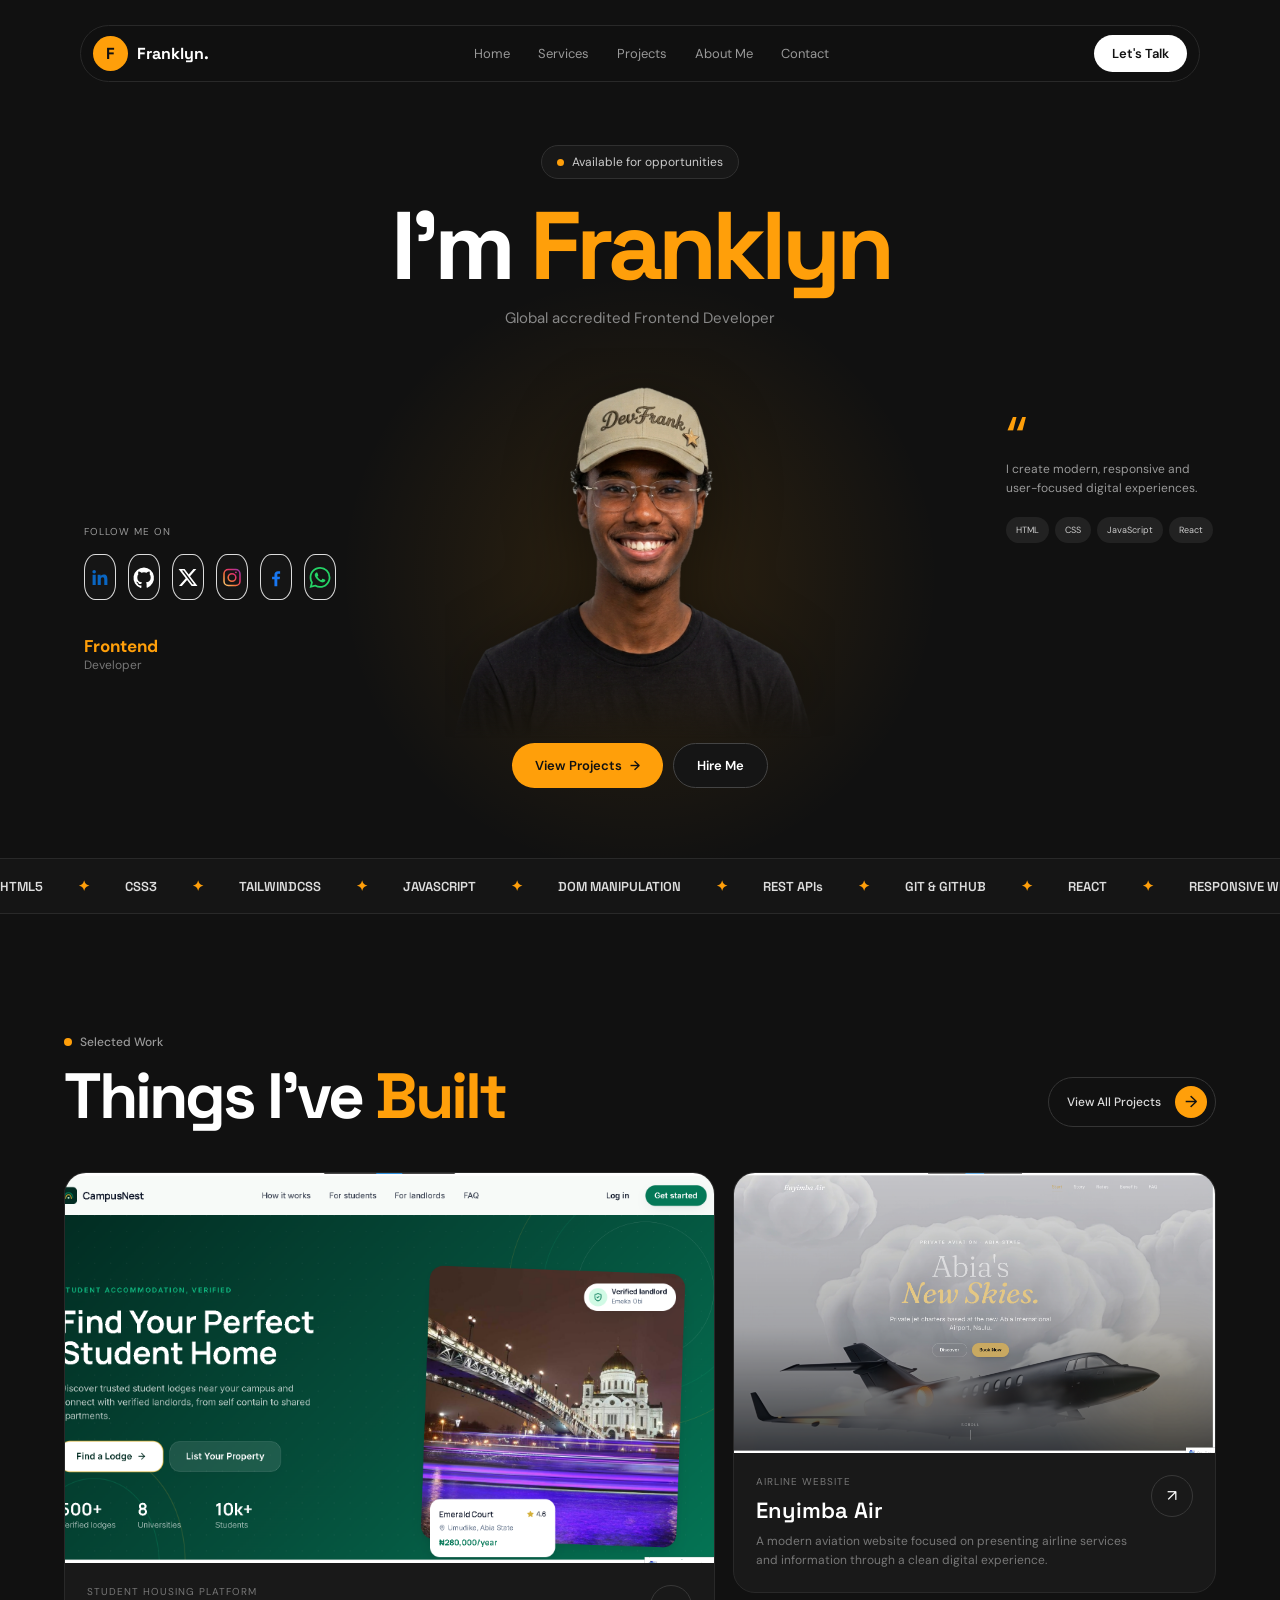
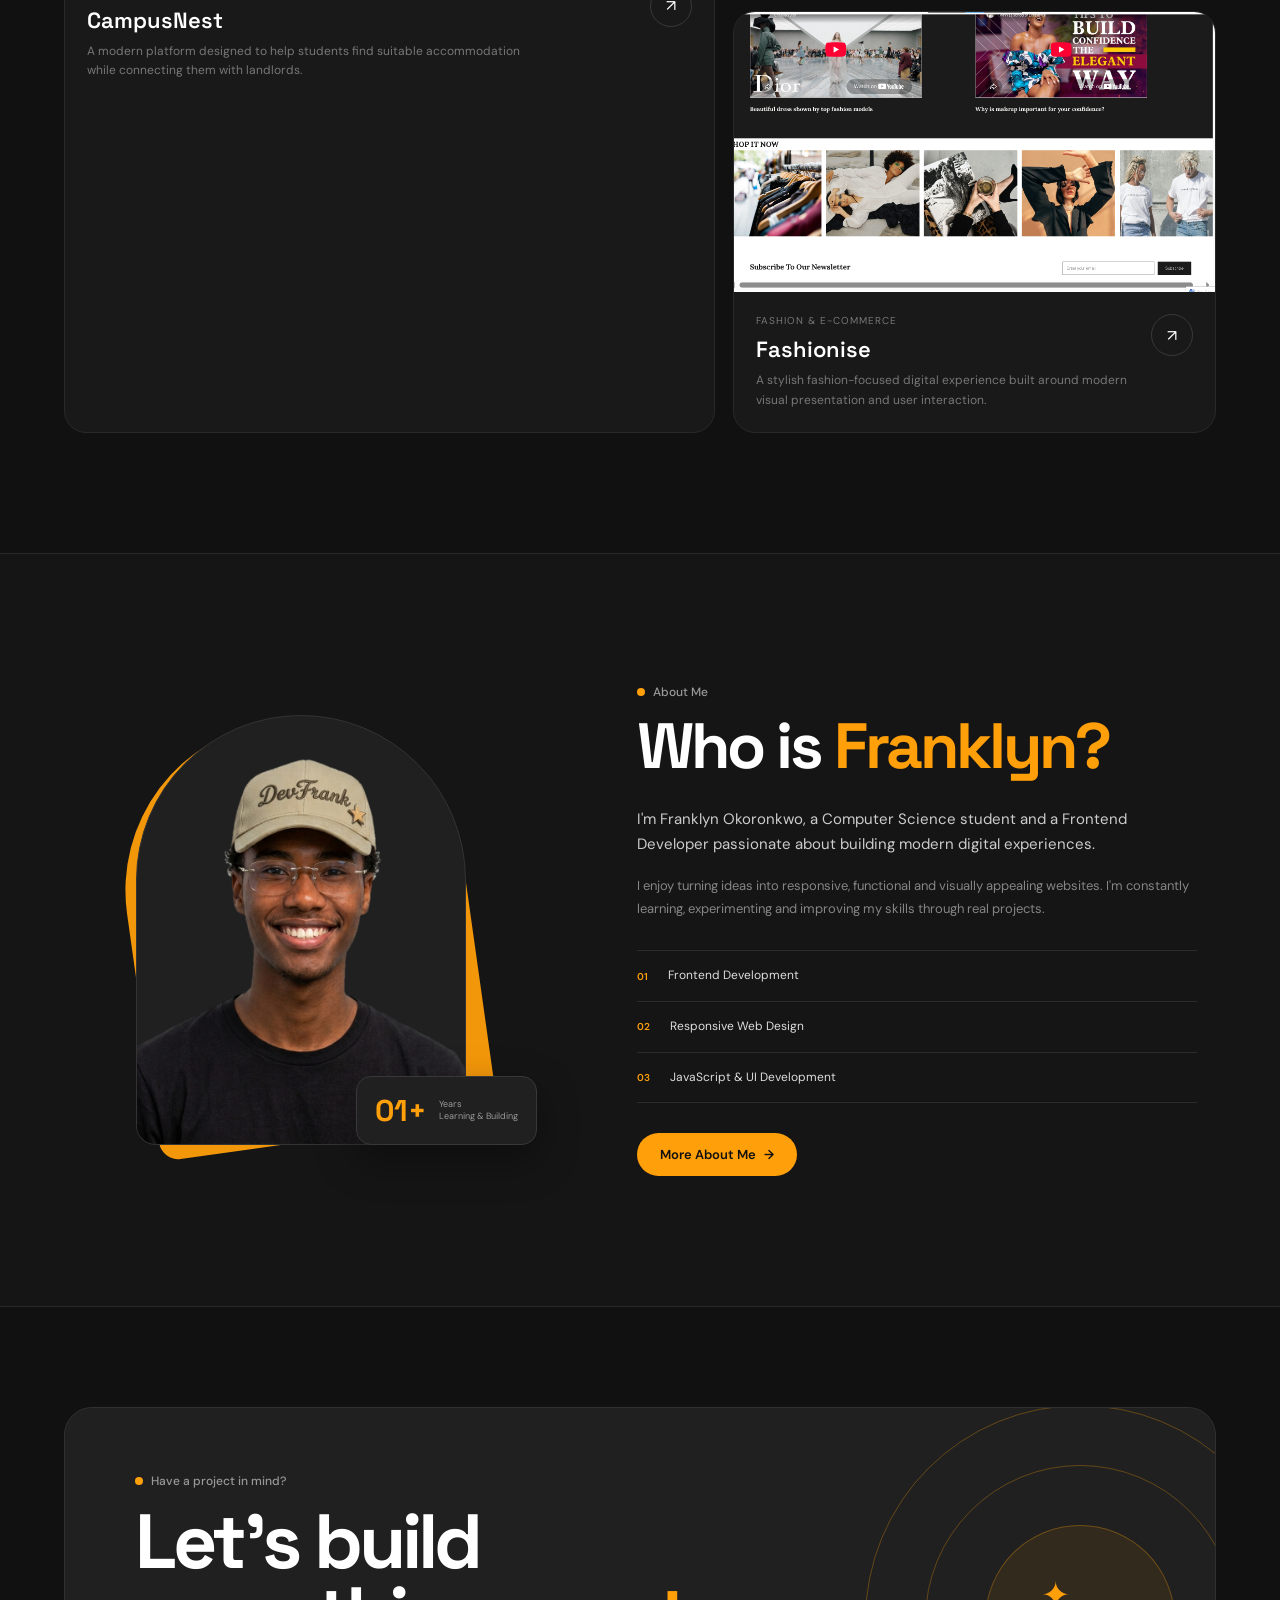
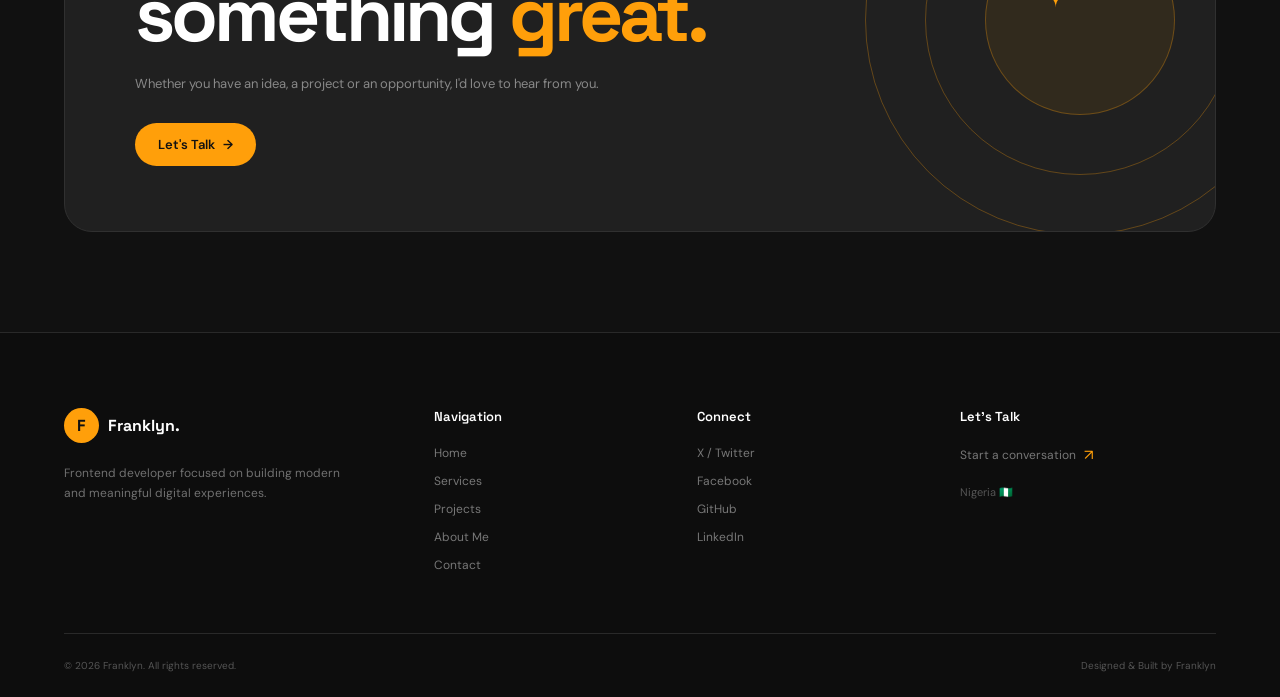
==== index.html @ 8d4e60c6 "feat: add whatsapp social" ====
<!DOCTYPE html>
<html lang="en">

<head>
    <meta charset="UTF-8">
    <meta name="viewport" content="width=device-width, initial-scale=1.0">

    <title>Franklyn — Frontend Developer</title>

    <link rel="preconnect" href="https://fonts.googleapis.com">
    <link rel="preconnect" href="https://fonts.gstatic.com" crossorigin>

    <link
        href="https://fonts.googleapis.com/css2?family=DM+Sans:wght@400;500;600;700&family=Space+Grotesk:wght@400;500;600;700&display=swap"
        rel="stylesheet">

    <link rel="stylesheet" href="CSS/style.css">
</head>

<body>



    <header class="navbar">
        <div class="nav-container">

            <a href="index.html" class="logo">
                <div class="logo-icon">F</div>
                <span>Franklyn.</span>
            </a>

            <nav class="nav-links" id="navLinks">
                <a href="index.html">Home</a>
                <a href="services.html">Services</a>
                <a href="projects.html">Projects</a>
                <a href="about.html">About Me</a>
                <a href="contact.html">Contact</a>
            </nav>

            <a href="contact.html" class="talk-btn">
                Let's Talk
            </a>

            <button type="button" class="menu-toggle" id="menuToggle" aria-label="Toggle navigation" aria-expanded="false">
                <span></span>
                <span></span>
            </button>

        </div>
    </header>


    <!-- ================= HERO ================= -->

    <main>

        <section class="hero" id="home">

            <div class="hero-glow"></div>

            <div class="container">

                <div class="hero-heading">

                    <div class="availability">
                        <span></span>
                        Available for opportunities
                    </div>

                    <h1>
                        I'm <span>Franklyn</span>
                    </h1>

                    <p>
                        Global accredited Frontend Developer
                    </p>

                </div>


                <div class="hero-main">

                    <!-- LEFT SIDE -->

                    <div class="hero-info left-info">

                        <p class="small-title">
                            FOLLOW ME ON
                        </p>

                        <div class="socials">

                            <!-- LinkedIn -->
                            <a href="https://www.linkedin.com/in/franklyn-okoronkwo-59427742b?utm_source=share_via&utm_content=profile&utm_medium=member_android" class="social linkedin" aria-label="LinkedIn">
                                <svg viewBox="0 0 24 24" aria-hidden="true">
                                    <path
                                        d="M20.45 20.45h-3.56v-5.58c0-1.33-.03-3.04-1.85-3.04-1.85 0-2.14 1.45-2.14 2.94v5.68H9.34V8.99h3.42v1.56h.05c.48-.9 1.64-1.85 3.37-1.85 3.61 0 4.27 2.38 4.27 5.48v6.27zM5.32 7.43a2.06 2.06 0 1 1 0-4.12 2.06 2.06 0 0 1 0 4.12zM3.54 20.45H7.1V8.99H3.54v11.46z" />
                                </svg>
                            </a>


                            <!-- GitHub -->
                            <a href="https://github.com/Okoronkwo-Franklyn" class="social github" aria-label="GitHub">
                                <svg viewBox="0 0 24 24" aria-hidden="true">
                                    <path
                                        d="M12 .5a12 12 0 0 0-3.79 23.39c.6.11.82-.26.82-.58v-2.25c-3.34.73-4.04-1.61-4.04-1.61-.55-1.39-1.34-1.76-1.34-1.76-1.09-.75.08-.74.08-.74 1.2.09 1.83 1.23 1.83 1.23 1.07 1.83 2.81 1.3 3.5.99.11-.77.42-1.3.76-1.6-2.67-.3-5.47-1.34-5.47-5.93 0-1.31.47-2.38 1.23-3.22-.12-.3-.53-1.52.12-3.18 0 0 1-.32 3.3 1.23a11.5 11.5 0 0 1 6 0c2.3-1.55 3.3-1.23 3.3-1.23.65 1.66.24 2.88.12 3.18.76.84 1.23 1.91 1.23 3.22 0 4.6-2.8 5.62-5.48 5.92.43.37.81 1.1.81 2.22v3.29c0 .32.22.69.83.57A12 12 0 0 0 12 .5z" />
                                </svg>
                            </a>


                            <!-- X -->
                            <a href="https://x.com/FranklynOkoron2" class="social x-social" aria-label="X">
                                <svg viewBox="0 0 24 24" aria-hidden="true">
                                    <path
                                        d="M18.244 2.25h3.308l-7.227 8.26 8.502 11.24H16.17l-5.214-6.817-5.964 6.817H1.68l7.73-8.835L1.254 2.25H8.08l4.713 6.231 5.45-6.231zm-1.161 17.52h1.833L7.084 4.126H5.117L17.083 19.77z" />
                                </svg>
                            </a>


                            <!-- Instagram -->
                            <a href="https://www.instagram.com/devfranklynng?igsh=d3I5OTd1eG1vcTlo" class="social instagram" aria-label="Instagram">
                                <svg viewBox="0 0 24 24" aria-hidden="true">
                                    <defs>
                                        <linearGradient id="instagramGradient" x1="0%" y1="100%" x2="100%" y2="0%">
                                            <stop offset="0%" stop-color="#FFDC80" />
                                            <stop offset="35%" stop-color="#F77737" />
                                            <stop offset="65%" stop-color="#E1306C" />
                                            <stop offset="100%" stop-color="#833AB4" />
                                        </linearGradient>
                                    </defs>

                                    <path fill="url(#instagramGradient)"
                                        d="M7.75 2h8.5A5.75 5.75 0 0 1 22 7.75v8.5A5.75 5.75 0 0 1 16.25 22h-8.5A5.75 5.75 0 0 1 2 16.25v-8.5A5.75 5.75 0 0 1 7.75 2zm0 1.75a4 4 0 0 0-4 4v8.5a4 4 0 0 0 4 4h8.5a4 4 0 0 0 4-4v-8.5a4 4 0 0 0-4-4h-8.5zm8.75 1.31a1.07 1.07 0 1 1 0 2.14 1.07 1.07 0 0 1 0-2.14zM12 6.75A5.25 5.25 0 1 1 6.75 12 5.25 5.25 0 0 1 12 6.75zm0 1.75A3.5 3.5 0 1 0 15.5 12 3.5 3.5 0 0 0 12 8.5z" />
                                </svg>
                            </a>


                            <!-- Facebook -->
                            <a href="https://www.facebook.com/devfrankio" class="social facebook" aria-label="Facebook">
                                <svg viewBox="0 0 24 24" aria-hidden="true">
                                    <path
                                        d="M13.5 22v-8h2.7l.4-3h-3.1V9.1c0-.87.24-1.46 1.5-1.46h1.7V4.96c-.29-.04-1.28-.13-2.43-.13-2.4 0-4.05 1.47-4.05 4.18V11H7.5v3h2.72v8h3.28z" />
                                </svg>
                            </a>

                            <!-- Whatsapp -->
                             <a href="https://wa.me/2347053862901?text=Hi%20Franklyn" target="_blank" class="social whatsapp" aria-label="Whatsapp">
                                <svg role="img" viewBox="0 0 24 24" xmlns="http://www.w3.org/2000/svg"><title>WhatsApp</title><path d="M17.472 14.382c-.297-.149-1.758-.867-2.03-.967-.273-.099-.471-.148-.67.15-.197.297-.767.966-.94 1.164-.173.199-.347.223-.644.075-.297-.15-1.255-.463-2.39-1.475-.883-.788-1.48-1.761-1.653-2.059-.173-.297-.018-.458.13-.606.134-.133.298-.347.446-.52.149-.174.198-.298.298-.497.099-.198.05-.371-.025-.52-.075-.149-.669-1.612-.916-2.207-.242-.579-.487-.5-.669-.51-.173-.008-.371-.01-.57-.01-.198 0-.52.074-.792.372-.272.297-1.04 1.016-1.04 2.479 0 1.462 1.065 2.875 1.213 3.074.149.198 2.096 3.2 5.077 4.487.709.306 1.262.489 1.694.625.712.227 1.36.195 1.871.118.571-.085 1.758-.719 2.006-1.413.248-.694.248-1.289.173-1.413-.074-.124-.272-.198-.57-.347m-5.421 7.403h-.004a9.87 9.87 0 01-5.031-1.378l-.361-.214-3.741.982.998-3.648-.235-.374a9.86 9.86 0 01-1.51-5.26c.001-5.45 4.436-9.884 9.888-9.884 2.64 0 5.122 1.03 6.988 2.898a9.825 9.825 0 012.893 6.994c-.003 5.45-4.437 9.884-9.885 9.884m8.413-18.297A11.815 11.815 0 0012.05 0C5.495 0 .16 5.335.157 11.892c0 2.096.547 4.142 1.588 5.945L.057 24l6.305-1.654a11.882 11.882 0 005.683 1.448h.005c6.554 0 11.89-5.335 11.893-11.893a11.821 11.821 0 00-3.48-8.413Z"/></svg>
                             </a>

                        </div>

                        <div class="hero-stat">
                            <strong>Frontend</strong>
                            <span>Developer</span>
                        </div>

                    </div>


                    <!-- PROFILE IMAGE -->

                    <div class="profile-wrapper">
                        <img src="Assets/Hero-image.png" alt="Franklyn" class="profile-image">
                    </div>


                    <!-- RIGHT SIDE -->

                    <div class="hero-info right-info">

                        <div class="quote">
                            “
                        </div>

                        <p>
                            I create modern, responsive and
                            user-focused digital experiences.
                        </p>

                        <div class="skill-tags">

                            <span>HTML</span>
                            <span>CSS</span>
                            <span>JavaScript</span>
                            <span>React</span>

                        </div>

                    </div>

                </div>


                <!-- HERO BUTTONS -->

                <div class="hero-buttons">

                    <a href="projects.html" class="primary-btn">
                        View Projects
                        <span>→</span>
                    </a>

                    <a href="contact.html" class="secondary-btn">
                        Hire Me
                    </a>

                </div>

            </div>

        </section>


        <!-- ================= SKILLS STRIP ================= -->

        <section class="skills-strip">

            <div class="skills-track">

                <span>HTML5</span>
                <b>✦</b>

                <span>CSS3</span>
                <b>✦</b>

                <span>TAILWINDCSS</span>
                <b>✦</b>

                <span>JAVASCRIPT</span>
                <b>✦</b>

                <span>DOM MANIPULATION</span>
                <b>✦</b>

                <span>REST APIs</span>
                <b>✦</b>

                <span>GIT & GITHUB</span>
                <b>✦</b>

                <span>REACT</span>
                <b>✦</b>

                <span>RESPONSIVE WEB DESIGN</span>
                <b>✦</b>

                <span>UI DEVELOPMENT</span>
                <b>✦</b>

                <span>HTML5</span>
                <b>✦</b>

                <span>CSS3</span>
                <b>✦</b>

                <span>TAILWINDCSS</span>
                <b>✦</b>

                <span>JAVASCRIPT</span>
                <b>✦</b>

                <span>DOM MANIPULATION</span>
                <b>✦</b>

                <span>REST APIs</span>
                <b>✦</b>

                <span>GIT & GITHUB</span>
                <b>✦</b>

                <span>REACT</span>
                <b>✦</b>

                <span>RESPONSIVE WEB DESIGN</span>
                <b>✦</b>

                <span>UI DEVELOPMENT</span>
                <b>✦</b>

            </div>

        </section>

        <!-- ================= FEATURED PROJECTS ================= -->

        <section class="featured-projects" id="featured-projects">

            <div class="container">

                <div class="section-heading">

                    <div>

                        <div class="section-label">
                            <span></span>
                            Selected Work
                        </div>

                        <h2>
                            Things I've
                            <span>Built</span>
                        </h2>

                    </div>

                    <a href="projects.html" class="outline-btn">
                        View All Projects
                        <span>→</span>
                    </a>

                </div>


                <div class="project-grid">


                    <!-- PROJECT 01 — CAMPUSNEST -->

                    <article class="project-card project-large">

                        <div class="project-image">

                            <img src="Assets/CampusNest.png" alt="CampusNest student housing platform">

                            <div class="project-overlay">

                                <a href="projects.html">
                                    View Project ↗
                                </a>

                            </div>

                        </div>


                        <div class="project-info">

                            <div>

                                <span class="project-category">
                                    Student Housing Platform
                                </span>

                                <h3>
                                    CampusNest
                                </h3>

                                <p>
                                    A modern platform designed to help students
                                    find suitable accommodation while connecting
                                    them with landlords.
                                </p>

                            </div>


                            <a href="projects.html" class="project-arrow" aria-label="View CampusNest project">
                                ↗
                            </a>

                        </div>

                    </article>



                    <!-- PROJECT 02 — EYIMBA AIR -->

                    <article class="project-card">

                        <div class="project-image">

                            <img src="Assets/EnyimbaAir.png" alt="Eyimba Air website">

                            <div class="project-overlay">

                                <a href="projects.html">
                                    View Project ↗
                                </a>

                            </div>

                        </div>


                        <div class="project-info">

                            <div>

                                <span class="project-category">
                                    Airline Website
                                </span>

                                <h3>
                                    Enyimba Air
                                </h3>

                                <p>
                                    A modern aviation website focused on
                                    presenting airline services and information
                                    through a clean digital experience.
                                </p>

                            </div>


                            <a href="projects.html" class="project-arrow" aria-label="View Eyimba Air project">
                                ↗
                            </a>

                        </div>

                    </article>



                    <!-- PROJECT 03 — FASHIONIS -->

                    <article class="project-card">

                        <div class="project-image">

                            <img src="Assets/Fashionise.png" alt="Fashionis fashion website">

                            <div class="project-overlay">

                                <a href="projects.html">
                                    View Project ↗
                                </a>

                            </div>

                        </div>


                        <div class="project-info">

                            <div>

                                <span class="project-category">
                                    Fashion & E-Commerce
                                </span>

                                <h3>
                                    Fashionise
                                </h3>

                                <p>
                                    A stylish fashion-focused digital experience
                                    built around modern visual presentation
                                    and user interaction.
                                </p>

                            </div>


                            <a href="projects.html" class="project-arrow" aria-label="View Fashionis project">
                                ↗
                            </a>

                        </div>

                    </article>


                </div>

            </div>

        </section>

        <!-- ================= ABOUT PREVIEW ================= -->

        <section class="about-preview">

            <div class="container">

                <div class="about-preview-grid">

                    <!-- IMAGE SIDE -->

                    <div class="about-visual">

                        <div class="about-orange-shape"></div>

                        <div class="about-image-frame">

                            <img src="Assets/Hero-image.png" alt="Franklyn Okoronkwo">

                        </div>

                        <div class="about-experience">
                            <strong>01+</strong>
                            <span>Years<br>Learning & Building</span>
                        </div>

                    </div>


                    <!-- CONTENT SIDE -->

                    <div class="about-preview-content">

                        <div class="section-label">
                            <span></span>
                            About Me
                        </div>

                        <h2>
                            Who is
                            <span>Franklyn?</span>
                        </h2>

                        <p class="about-intro">
                            I'm Franklyn Okoronkwo, a Computer Science
                            student and a Frontend Developer
                            passionate about building modern digital
                            experiences.
                        </p>

                        <p>
                            I enjoy turning ideas into responsive,
                            functional and visually appealing websites.
                            I'm constantly learning, experimenting and
                            improving my skills through real projects.
                        </p>


                        <!-- MINI SKILLS -->

                        <div class="about-skills">

                            <div class="about-skill">
                                <span>01</span>
                                <p>Frontend Development</p>
                            </div>

                            <div class="about-skill">
                                <span>02</span>
                                <p>Responsive Web Design</p>
                            </div>

                            <div class="about-skill">
                                <span>03</span>
                                <p>JavaScript & UI Development</p>
                            </div>

                        </div>


                        <a href="about.html" class="primary-btn">
                            More About Me
                            <span>→</span>
                        </a>

                    </div>

                </div>

            </div>

        </section>


        <!-- ================= CTA ================= -->

        <section class="home-cta">

            <div class="container">

                <div class="cta-box">

                    <div class="cta-content">

                        <div class="section-label">
                            <span></span>
                            Have a project in mind?
                        </div>

                        <h2>
                            Let's build something
                            <span>great.</span>
                        </h2>

                        <p>
                            Whether you have an idea, a project or an
                            opportunity, I'd love to hear from you.
                        </p>

                        <a href="contact.html" class="primary-btn">
                            Let's Talk
                            <span>→</span>
                        </a>

                    </div>


                    <div class="cta-decoration">

                        <div class="cta-circle circle-one"></div>
                        <div class="cta-circle circle-two"></div>
                        <div class="cta-circle circle-three"></div>

                        <span>✦</span>

                    </div>

                </div>

            </div>

        </section>

    </main>

    <!-- ================= FOOTER ================= -->

    <footer class="footer">

        <div class="container">

            <div class="footer-main">

                <!-- BRAND -->

                <div class="footer-brand">

                    <a href="index.html" class="logo">

                        <div class="logo-icon">
                            F
                        </div>

                        <span>
                            Franklyn.
                        </span>

                    </a>

                    <p>
                        Frontend developer focused on building
                        modern and meaningful digital experiences.
                    </p>

                </div>


                <!-- NAVIGATION -->

                <div class="footer-column">

                    <h4>
                        Navigation
                    </h4>

                    <a href="index.html">
                        Home
                    </a>

                    <a href="services.html">
                        Services
                    </a>

                    <a href="projects.html">
                        Projects
                    </a>

                    <a href="about.html">
                        About Me
                    </a>

                    <a href="contact.html">
                        Contact
                    </a>

                </div>


                <!-- SOCIALS -->

                <div class="footer-column">

                    <h4>
                        Connect
                    </h4>

                    <a href="https://x.com/FranklynOkoron2" target="_blank" rel="noopener noreferrer">
                        X / Twitter
                    </a>

                    <a href="https://www.facebook.com/devfrankio" target="_blank" rel="noopener noreferrer">
                        Facebook
                    </a>

                    <a href="#">
                        GitHub
                    </a>

                    <a href="#">
                        LinkedIn
                    </a>

                </div>


                <!-- CONTACT -->

                <div class="footer-column">

                    <h4>
                        Let's Talk
                    </h4>

                    <a href="contact.html" class="footer-contact">
                        Start a conversation
                        <span>↗</span>
                    </a>

                    <p class="footer-location">
                        Nigeria 🇳🇬
                    </p>

                </div>

            </div>


            <!-- FOOTER BOTTOM -->

            <div class="footer-bottom">

                <p>
                    © 2026 Franklyn. All rights reserved.
                </p>

                <p>
                    Designed & Built by Franklyn
                </p>

            </div>

        </div>

    </footer>


    <script src="JS/script.js"></script>

</body>

</html>
---- CSS/style.css ----
/* =========================
   RESET
========================= */

* {
  margin: 0;
  padding: 0;
  box-sizing: border-box;
}

html {
  scroll-behavior: smooth;
}

body {
  background: #111111;
  color: #ffffff;
  font-family: 'DM Sans', sans-serif;
  overflow-x: hidden;
}

a {
  text-decoration: none;
  color: inherit;
}

img {
  display: block;
  max-width: 100%;
}

button,
a {
  font-family: inherit;
}

/* =========================
   VARIABLES
========================= */

:root {
  --black: #111111;
  --dark: #171717;
  --card: #202020;
  --orange: #ff9f0a;
  --orange-light: #ffad21;
  --white: #ffffff;
  --grey: #999999;
  --border: #2b2b2b;
}

/* =========================
   CONTAINER
========================= */

.container {
  width: min(1180px, 90%);
  margin: 0 auto;
}

/* =========================
   NAVBAR
========================= */

.navbar {
  position: fixed;
  top: 0;
  left: 0;

  width: 100%;
  padding: 25px 0;

  z-index: 1000;

  transition: padding 0.35s ease;
}

.nav-container {
  width: min(1120px, 90%);
  margin: auto;

  display: flex;
  align-items: center;
  justify-content: space-between;

  padding: 9px 12px;

  border: 1px solid #292929;
  border-radius: 50px;

  background: rgba(17, 17, 17, 0.85);

  backdrop-filter: blur(15px);
  -webkit-backdrop-filter: blur(15px);

  box-shadow: 0 10px 30px rgba(0, 0, 0, 0);

  transition: background 0.35s ease, border-color 0.35s ease,
    box-shadow 0.35s ease, padding 0.35s ease;
}

/* PREMIUM SCROLLED STATE */

.navbar.scrolled {
  padding: 14px 0;
}

.navbar.scrolled .nav-container {
  background: rgba(17, 17, 17, 0.72);
  border-color: rgba(255, 159, 10, 0.18);
  box-shadow: 0 10px 30px rgba(0, 0, 0, 0.35);
}

/* LOGO */

.logo {
  display: flex;
  align-items: center;
  gap: 9px;

  font-family: 'Space Grotesk', sans-serif;
  font-weight: 700;
}

.logo-icon {
  width: 35px;
  height: 35px;

  display: grid;
  place-items: center;

  border-radius: 50%;

  background: var(--orange);
  color: #111111;

  font-weight: 700;
}

/* NAV LINKS */

.nav-links {
  display: flex;
  gap: 28px;
}

.nav-links a {
  font-size: 13px;
  color: #999999;

  transition: 0.3s ease;
}

.nav-links a:hover {
  color: var(--orange);
}

/* TALK BUTTON */

.talk-btn {
  padding: 10px 18px;

  background: #ffffff;
  color: #111111;

  border-radius: 30px;

  font-size: 13px;
  font-weight: 600;

  transition: 0.3s ease;
}

.talk-btn:hover {
  background: var(--orange);
}

/* =========================
   HERO
========================= */

.hero {
  position: relative;

  min-height: 820px;

  padding-top: 145px;
  padding-bottom: 70px;

  display: flex;
  align-items: center;

  overflow: hidden;
}

/* ORANGE GLOW */

.hero-glow {
  position: absolute;

  width: 650px;
  height: 650px;

  top: 250px;
  left: 50%;

  transform: translateX(-50%);

  background: radial-gradient(
    circle,
    rgba(255, 159, 10, 0.13),
    transparent 65%
  );

  pointer-events: none;
}

/* HERO HEADING */

.hero-heading {
  position: relative;
  z-index: 2;

  text-align: center;
}

.availability {
  display: inline-flex;
  align-items: center;
  gap: 8px;

  padding: 8px 15px;

  background: #181818;
  border: 1px solid #303030;

  border-radius: 30px;

  color: #cccccc;
  font-size: 12px;
}

.availability span {
  width: 7px;
  height: 7px;

  background: var(--orange);

  border-radius: 50%;
}

.hero-heading h1 {
  margin-top: 22px;

  font-family: 'Space Grotesk', sans-serif;

  font-size: clamp(3.5rem, 8vw, 6rem);

  line-height: 0.95;

  letter-spacing: -5px;
}

.hero-heading h1 span {
  color: var(--orange);
}

.hero-heading p {
  margin-top: 16px;

  color: #888888;

  font-size: 15px;
}

/* =========================
   HERO MAIN
========================= */

.hero-main {
  position: relative;

  min-height: 410px;

  display: flex;
  align-items: center;
  justify-content: center;

  margin-top: 10px;
}

/* PROFILE */

.profile-wrapper {
  position: relative;
  width: 390px;
  z-index: 3;

  /* Gives the fade room to happen */
  overflow: visible;
}

.profile-image {
  position: relative;
  display: block;
  width: 100%;

  z-index: 2;

  /* Fade the bottom edge into the background */
  -webkit-mask-image: linear-gradient(
    to bottom,
    #000 0%,
    #000 72%,
    rgba(0, 0, 0, 0.95) 80%,
    rgba(0, 0, 0, 0.65) 88%,
    rgba(0, 0, 0, 0.2) 96%,
    transparent 100%
  );

  mask-image: linear-gradient(
    to bottom,
    #000 0%,
    #000 72%,
    rgba(0, 0, 0, 0.95) 80%,
    rgba(0, 0, 0, 0.65) 88%,
    rgba(0, 0, 0, 0.2) 96%,
    transparent 100%
  );

  filter: drop-shadow(0 20px 35px rgba(0, 0, 0, 0.45));
}

.image-glow {
  position: absolute;

  width: 280px;
  height: 280px;

  top: 45%;
  left: 50%;
  transform: translate(-50%, -50%);

  background: var(--orange);

  opacity: 0.13;

  border-radius: 50%;

  filter: blur(70px);
}

/* HERO INFORMATION */

.hero-info {
  position: absolute;

  width: 210px;

  z-index: 5;
}

.left-info {
  left: 20px;
  bottom: 75px;
}

.right-info {
  right: 0;
  top: 80px;
}

.small-title {
  font-size: 10px;

  color: #999999;

  letter-spacing: 1px;
}

/* SOCIALS */

.socials {
  display: flex;
  align-items: center;
  gap: 12px;
  margin-top: 16px;
}

.social {
  width: 46px;
  height: 46px;

  display: flex;
  align-items: center;
  justify-content: center;

  border: 1.5px solid rgba(255, 255, 255, 0.85);
  border-radius: 35%;

  background: rgba(255, 255, 255, 0.02);

  transition: transform 0.3s ease, border-color 0.3s ease, background 0.3s ease,
    box-shadow 0.3s ease;
}

.social svg {
  width: 30px;
  height: 21px;

  display: block;
}

.social:hover {
  transform: translateY(-4px);

  background: rgba(255, 255, 255, 0.07);

  border-color: #ffffff;

  box-shadow: 0 8px 25px rgba(0, 0, 0, 0.35);
}

/* LinkedIn */
.linkedin svg {
  fill: #0a66c2;
}

/* GitHub */
.github svg {
  fill: #ffffff;
}

/* X */
.x-social svg {
  fill: #ffffff;
}

/* Instagram */
.instagram svg {
  width: 30px;
  height: 21px;
}

/* Facebook */
.facebook svg {
  fill: #1877f2;
}

/* Whatsapp */
.whatsapp svg {
  fill: #25d366;
}

/* STAT */

.hero-stat {
  display: flex;
  flex-direction: column;

  margin-top: 35px;
}

.hero-stat strong {
  color: var(--orange);

  font-size: 17px;
}

.hero-stat span {
  color: #777777;

  font-size: 12px;
}

/* QUOTE */

.quote {
  color: var(--orange);

  font-size: 60px;

  line-height: 0.7;
}

.right-info p {
  color: #999999;

  font-size: 12px;

  line-height: 1.6;
}

/* SKILL TAGS */

.skill-tags {
  display: flex;
  flex-wrap: wrap;

  gap: 6px;

  margin-top: 18px;
}

.skill-tags span {
  padding: 7px 10px;

  border-radius: 20px;

  background: #222222;

  color: #cccccc;

  font-size: 9px;
}

/* =========================
   HERO BUTTONS
========================= */

.hero-buttons {
  position: relative;
  z-index: 10;

  display: flex;
  justify-content: center;

  gap: 10px;

  margin-top: -5px;
}

.primary-btn,
.secondary-btn {
  display: inline-flex;
  align-items: center;
  gap: 8px;

  padding: 13px 23px;

  border-radius: 30px;

  font-size: 13px;
  font-weight: 600;

  transition: 0.3s ease;
}

.primary-btn {
  background: var(--orange);
  color: #111111;
}

.primary-btn:hover {
  background: var(--orange-light);
  transform: translateY(-2px);
}

.secondary-btn {
  border: 1px solid #444444;

  background: #151515;

  color: white;
}

.secondary-btn:hover {
  border-color: var(--orange);
}

/* =========================
   SKILLS STRIP
========================= */

.skills-strip {
  width: 100%;

  overflow: hidden;

  border-top: 1px solid #292929;
  border-bottom: 1px solid #292929;

  padding: 18px 0;

  background: #151515;
}

.skills-track {
  width: max-content;

  display: flex;
  align-items: center;

  gap: 35px;

  animation: marquee 20s linear infinite;
}

.skills-track span {
  font-family: 'Space Grotesk', sans-serif;

  font-size: 13px;

  font-weight: 600;

  white-space: nowrap;

  color: #dddddd;
}

.skills-track b {
  color: var(--orange);

  font-size: 14px;
}

@keyframes marquee {
  from {
    transform: translateX(0);
  }

  to {
    transform: translateX(-30%);
  }
}

/* =========================
   RESPONSIVE
========================= */

@media (max-width: 800px) {
  .hero {
    min-height: 760px;

    padding-top: 120px;
  }

  .hero-heading h1 {
    letter-spacing: -3px;
  }

  .hero-info {
    display: none;
  }

  .profile-wrapper {
    width: 330px;
  }

  .hero-main {
    min-height: 370px;
  }
}

@media (max-width: 500px) {
  .hero {
    padding-top: 115px;
  }

  .hero-heading h1 {
    font-size: 3.4rem;
  }

  .profile-wrapper {
    width: 300px;
  }

  .hero-buttons {
    margin-top: 5px;
  }
}

/* =========================================
   FEATURED PROJECTS
========================================= */

.featured-projects {
  padding: 120px 0;
  background: #111111;
  border-bottom: 1px solid #292929;
}

/* SECTION HEADER */

.section-heading {
  display: flex;
  align-items: flex-end;
  justify-content: space-between;
  gap: 30px;

  margin-bottom: 45px;
}

.section-label {
  display: flex;
  align-items: center;
  gap: 8px;

  margin-bottom: 16px;

  color: #999999;
  font-size: 12px;
  font-weight: 500;
}

.section-label span {
  width: 8px;
  height: 8px;

  background: #ff9f0a;
  border-radius: 50%;
}

.section-heading h2 {
  font-family: 'Space Grotesk', sans-serif;

  font-size: clamp(2.5rem, 5vw, 4.2rem);
  line-height: 0.95;

  letter-spacing: -3px;
}

.section-heading h2 span {
  color: #ff9f0a;
}

/* VIEW ALL PROJECTS */

.outline-btn {
  display: inline-flex;
  align-items: center;
  gap: 14px;

  padding: 8px 8px 8px 18px;

  border: 1px solid #353535;
  border-radius: 30px;

  color: #dddddd;

  font-size: 12px;
  font-weight: 500;

  white-space: nowrap;

  transition: 0.3s ease;
}

.outline-btn span {
  width: 32px;
  height: 32px;

  display: grid;
  place-items: center;

  border-radius: 50%;

  background: #ff9f0a;
  color: #111111;

  font-size: 16px;

  transition: 0.3s ease;
}

.outline-btn:hover {
  border-color: #ff9f0a;
}

.outline-btn:hover span {
  transform: rotate(45deg);
}

/* =========================================
   PROJECT GRID
========================================= */

.project-grid {
  display: grid;

  grid-template-columns: 1.35fr 1fr;

  gap: 18px;
}

/* PROJECT CARD */

.project-card {
  overflow: hidden;

  background: #191919;

  border: 1px solid #292929;
  border-radius: 22px;

  transition: transform 0.35s ease, border-color 0.35s ease;
}

.project-card:hover {
  transform: translateY(-6px);
  border-color: #444444;
}

/* LARGE PROJECT */

.project-large {
  grid-row: span 2;
}

/* PROJECT IMAGE */

.project-image {
  position: relative;

  width: 100%;
  height: 280px;

  overflow: hidden;

  background: #202020;
}

.project-large .project-image {
  height: 390px;
}

.project-image img {
  width: 100%;
  height: 100%;

  object-fit: cover;

  transition: transform 0.5s ease;
}

.project-card:hover .project-image img {
  transform: scale(1.04);
}

/* IMAGE OVERLAY */

.project-overlay {
  position: absolute;

  inset: 0;

  display: flex;
  align-items: flex-end;
  justify-content: flex-end;

  padding: 20px;

  background: linear-gradient(to top, rgba(0, 0, 0, 0.65), transparent 50%);

  opacity: 0;

  transition: opacity 0.35s ease;
}

.project-card:hover .project-overlay {
  opacity: 1;
}

.project-overlay a {
  padding: 11px 16px;

  background: #ff9f0a;
  color: #111111;

  border-radius: 30px;

  font-size: 11px;
  font-weight: 700;
}

/* =========================================
   PROJECT INFO
========================================= */

.project-info {
  display: flex;
  align-items: flex-start;
  justify-content: space-between;

  gap: 20px;

  padding: 22px;
}

.project-category {
  display: block;

  margin-bottom: 8px;

  color: #777777;

  font-size: 10px;
  text-transform: uppercase;
  letter-spacing: 1px;
}

.project-info h3 {
  font-family: 'Space Grotesk', sans-serif;

  font-size: 22px;
  font-weight: 600;
}

.project-info p {
  max-width: 450px;

  margin-top: 8px;

  color: #777777;

  font-size: 12px;
  line-height: 1.6;
}

/* PROJECT ARROW */

.project-arrow {
  flex-shrink: 0;

  width: 42px;
  height: 42px;

  display: grid;
  place-items: center;

  border: 1px solid #383838;
  border-radius: 50%;

  color: #ffffff;

  transition: 0.3s ease;
}

.project-arrow:hover {
  background: #ff9f0a;
  border-color: #ff9f0a;
  color: #111111;
  transform: rotate(45deg);
}

/* =========================================
   MOBILE
========================================= */

@media (max-width: 800px) {
  .featured-projects {
    padding: 85px 0;
  }

  .section-heading {
    align-items: flex-start;
    flex-direction: column;
  }

  .section-heading h2 {
    letter-spacing: -2px;
  }

  .project-grid {
    grid-template-columns: 1fr;
  }

  .project-large {
    grid-row: auto;
  }

  .project-image,
  .project-large .project-image {
    height: 280px;
  }
}

@media (max-width: 500px) {
  .project-info {
    padding: 18px;
  }

  .project-info h3 {
    font-size: 19px;
  }

  .project-info p {
    font-size: 11px;
  }
}

/* =========================================
   ABOUT PREVIEW
========================================= */

.about-preview {
  position: relative;

  padding: 130px 0;

  overflow: hidden;

  background: #151515;

  border-bottom: 1px solid #292929;
}

/* GRID */

.about-preview-grid {
  display: grid;

  grid-template-columns: 0.9fr 1.1fr;

  align-items: center;

  gap: 100px;
}

/* =========================================
   IMAGE SIDE
========================================= */

.about-visual {
  position: relative;

  min-height: 480px;

  display: flex;
  align-items: center;
  justify-content: center;
}

/* ORANGE SHAPE */

.about-orange-shape {
  position: absolute;

  width: 340px;
  height: 420px;

  background: #ff9f0a;

  border-radius: 180px 180px 20px 20px;

  transform: rotate(-8deg);

  opacity: 0.95;
}

/* IMAGE FRAME */

.about-image-frame {
  position: relative;

  width: 330px;
  height: 430px;

  overflow: hidden;

  border-radius: 170px 170px 20px 20px;

  background: #202020;

  z-index: 2;

  border: 1px solid #333;
}

.about-image-frame img {
  width: 100%;
  height: 100%;

  object-fit: cover;

  object-position: center top;
}

/* EXPERIENCE CARD */

.about-experience {
  position: absolute;

  right: 0;
  bottom: 25px;

  z-index: 5;

  display: flex;
  align-items: center;

  gap: 12px;

  padding: 14px 18px;

  background: #202020;

  border: 1px solid #383838;

  border-radius: 15px;

  box-shadow: 0 15px 40px rgba(0, 0, 0, 0.35);
}

.about-experience strong {
  color: #ff9f0a;

  font-family: 'Space Grotesk', sans-serif;

  font-size: 30px;
}

.about-experience span {
  color: #999999;

  font-size: 9px;

  line-height: 1.4;
}

/* =========================================
   CONTENT
========================================= */

.about-preview-content {
  max-width: 560px;
}

.about-preview-content h2 {
  font-family: 'Space Grotesk', sans-serif;

  font-size: clamp(2.7rem, 5vw, 4.5rem);

  line-height: 0.95;

  letter-spacing: -3px;

  margin-bottom: 30px;
}

.about-preview-content h2 span {
  color: #ff9f0a;
}

/* TEXT */

.about-preview-content p {
  color: #858585;

  font-size: 13px;

  line-height: 1.8;

  margin-bottom: 16px;
}

.about-preview-content .about-intro {
  color: #cccccc;

  font-size: 15px;

  line-height: 1.7;
}

/* =========================================
   ABOUT SKILLS
========================================= */

.about-skills {
  margin: 30px 0;

  border-top: 1px solid #2c2c2c;
}

.about-skill {
  display: flex;
  align-items: center;

  gap: 20px;

  padding: 14px 0;

  border-bottom: 1px solid #2c2c2c;
}

.about-skill span {
  color: #ff9f0a;

  font-size: 10px;

  font-weight: 600;
}

.about-skill p {
  margin: 0;

  color: #dddddd;

  font-size: 12px;
}

/* =========================================
   ABOUT RESPONSIVE
========================================= */

@media (max-width: 850px) {
  .about-preview {
    padding: 90px 0;
  }

  .about-preview-grid {
    grid-template-columns: 1fr;

    gap: 70px;
  }

  .about-visual {
    min-height: 450px;
  }

  .about-preview-content {
    max-width: 100%;
  }
}

@media (max-width: 500px) {
  .about-visual {
    min-height: 400px;
  }

  .about-orange-shape {
    width: 270px;
    height: 350px;
  }

  .about-image-frame {
    width: 260px;
    height: 360px;
  }

  .about-experience {
    right: 5px;
    bottom: 10px;
  }

  .about-preview-content h2 {
    letter-spacing: -2px;
  }
}

/* =========================================
   HOME CTA
========================================= */

.home-cta {
  padding: 100px 0;

  background: #111111;
}

/* CTA BOX */

.cta-box {
  position: relative;

  min-height: 360px;

  display: flex;
  align-items: center;
  justify-content: space-between;

  overflow: hidden;

  padding: 65px 70px;

  background: #202020;

  border: 1px solid #303030;

  border-radius: 28px;
}

/* CONTENT */

.cta-content {
  position: relative;

  z-index: 3;

  max-width: 650px;
}

.cta-content h2 {
  font-family: 'Space Grotesk', sans-serif;

  font-size: clamp(2.7rem, 6vw, 5rem);

  line-height: 0.95;

  letter-spacing: -4px;

  margin-bottom: 22px;
}

.cta-content h2 span {
  color: #ff9f0a;
}

.cta-content > p {
  max-width: 480px;

  margin-bottom: 28px;

  color: #888888;

  font-size: 13px;

  line-height: 1.7;
}

/* =========================================
   DECORATION
========================================= */

.cta-decoration {
  position: absolute;

  right: -80px;
  top: 50%;

  width: 430px;
  height: 430px;

  transform: translateY(-50%);

  pointer-events: none;
}

.cta-circle {
  position: absolute;

  border: 1px solid rgba(255, 159, 10, 0.3);

  border-radius: 50%;
}

.circle-one {
  width: 430px;
  height: 430px;

  top: 0;
  left: 0;
}

.circle-two {
  width: 310px;
  height: 310px;

  top: 60px;
  left: 60px;
}

.circle-three {
  width: 190px;
  height: 190px;

  top: 120px;
  left: 120px;

  background: rgba(255, 159, 10, 0.08);
}

.cta-decoration > span {
  position: absolute;

  top: 190px;
  left: 190px;

  transform: translate(-50%, -50%);

  color: #ff9f0a;

  font-size: 35px;
}

/* =========================================
   CTA MOBILE
========================================= */

@media (max-width: 700px) {
  .home-cta {
    padding: 70px 0;
  }

  .cta-box {
    min-height: 430px;

    padding: 45px 30px;

    align-items: flex-start;
  }

  .cta-content h2 {
    letter-spacing: -2px;
  }

  .cta-decoration {
    width: 300px;
    height: 300px;

    right: -100px;
    bottom: -100px;
    top: auto;

    transform: none;
  }

  .circle-one {
    width: 300px;
    height: 300px;
  }

  .circle-two {
    width: 210px;
    height: 210px;

    top: 45px;
    left: 45px;
  }

  .circle-three {
    width: 120px;
    height: 120px;

    top: 90px;
    left: 90px;
  }

  .cta-decoration > span {
    top: 150px;
    left: 150px;
  }
}

/* =========================================
   FOOTER
========================================= */

.footer {
  padding: 75px 0 25px;

  background: #0d0d0d;

  border-top: 1px solid #292929;
}

/* =========================================
   FOOTER MAIN
========================================= */

.footer-main {
  display: grid;

  grid-template-columns: 1.5fr 1fr 1fr 1.2fr;

  gap: 50px;

  padding-bottom: 60px;

  border-bottom: 1px solid #292929;
}

/* BRAND */

.footer-brand {
  max-width: 300px;
}

.footer-brand .logo {
  display: inline-flex;
}

.footer-brand > p {
  margin-top: 20px;

  color: #707070;

  font-size: 12px;

  line-height: 1.7;
}

/* =========================================
   FOOTER COLUMNS
========================================= */

.footer-column {
  display: flex;

  flex-direction: column;

  align-items: flex-start;

  gap: 12px;
}

.footer-column h4 {
  margin-bottom: 8px;

  color: #ffffff;

  font-family: 'Space Grotesk', sans-serif;

  font-size: 13px;

  font-weight: 600;
}

.footer-column a {
  color: #777777;

  font-size: 12px;

  transition: 0.3s ease;
}

.footer-column a:hover {
  color: #ff9f0a;

  transform: translateX(3px);
}

/* CONTACT LINK */

.footer-contact {
  display: inline-flex;

  align-items: center;

  gap: 8px;
}

.footer-contact span {
  color: #ff9f0a;

  font-size: 15px;
}

.footer-location {
  margin-top: 8px;

  color: #555555;

  font-size: 11px;
}

/* =========================================
   FOOTER BOTTOM
========================================= */

.footer-bottom {
  display: flex;

  align-items: center;
  justify-content: space-between;

  gap: 20px;

  padding-top: 25px;
}

.footer-bottom p {
  color: #555555;

  font-size: 10px;
}

/* =========================================
   FOOTER MOBILE
========================================= */

@media (max-width: 800px) {
  .footer-main {
    grid-template-columns: 1fr 1fr;

    gap: 45px 30px;
  }

  .footer-brand {
    grid-column: 1 / -1;

    max-width: 400px;
  }
}

@media (max-width: 500px) {
  .footer {
    padding-top: 60px;
  }

  .footer-main {
    grid-template-columns: 1fr 1fr;

    gap: 40px 20px;
  }

  .footer-bottom {
    align-items: flex-start;

    flex-direction: column;

    gap: 8px;
  }
}

/* MOBILE MENU BUTTON */

.menu-toggle {
  display: none;
  width: 42px;
  height: 42px;
  padding: 0;
  background: transparent;
  border: 1px solid #303030;
  border-radius: 50%;
  cursor: pointer;
  align-items: center;
  justify-content: center;
  flex-direction: column;
  gap: 5px;
  z-index: 1001;
}

.menu-toggle span {
  display: block;
  width: 15px;
  height: 1px;
  background: #eeeeee;
  transition: 0.3s ease;
}

/* MOBILE NAVIGATION */

@media (max-width: 800px) {
  .nav-container {
    position: relative;
  }

  .menu-toggle {
    display: flex;
  }

  .nav-container > .talk-btn {
    display: none;
  }

  .nav-links {
    position: absolute;
    top: calc(100% + 15px);
    left: 0;
    right: 0;
    display: flex;
    flex-direction: column;
    gap: 0;
    padding: 10px;
    background: rgba(20, 20, 20, 0.97);
    border: 1px solid #303030;
    border-radius: 18px;
    backdrop-filter: blur(20px);
    -webkit-backdrop-filter: blur(20px);
    opacity: 0;
    visibility: hidden;
    pointer-events: none;
    transform: translateY(-10px);
    transition: opacity 0.3s ease, visibility 0.3s ease, transform 0.3s ease;
    z-index: 1000;
  }

  .nav-links.active {
    opacity: 1;
    visibility: visible;
    pointer-events: auto;
    transform: translateY(0);
  }

  .nav-links a {
    width: 100%;
    padding: 15px;
    border-radius: 10px;
    font-size: 12px;
  }

  .nav-links a:hover {
    background: #242424;
  }

  .menu-toggle.active span:first-child {
    transform: translateY(3px) rotate(45deg);
  }

  .menu-toggle.active span:last-child {
    transform: translateY(-3px) rotate(-45deg);
  }
}
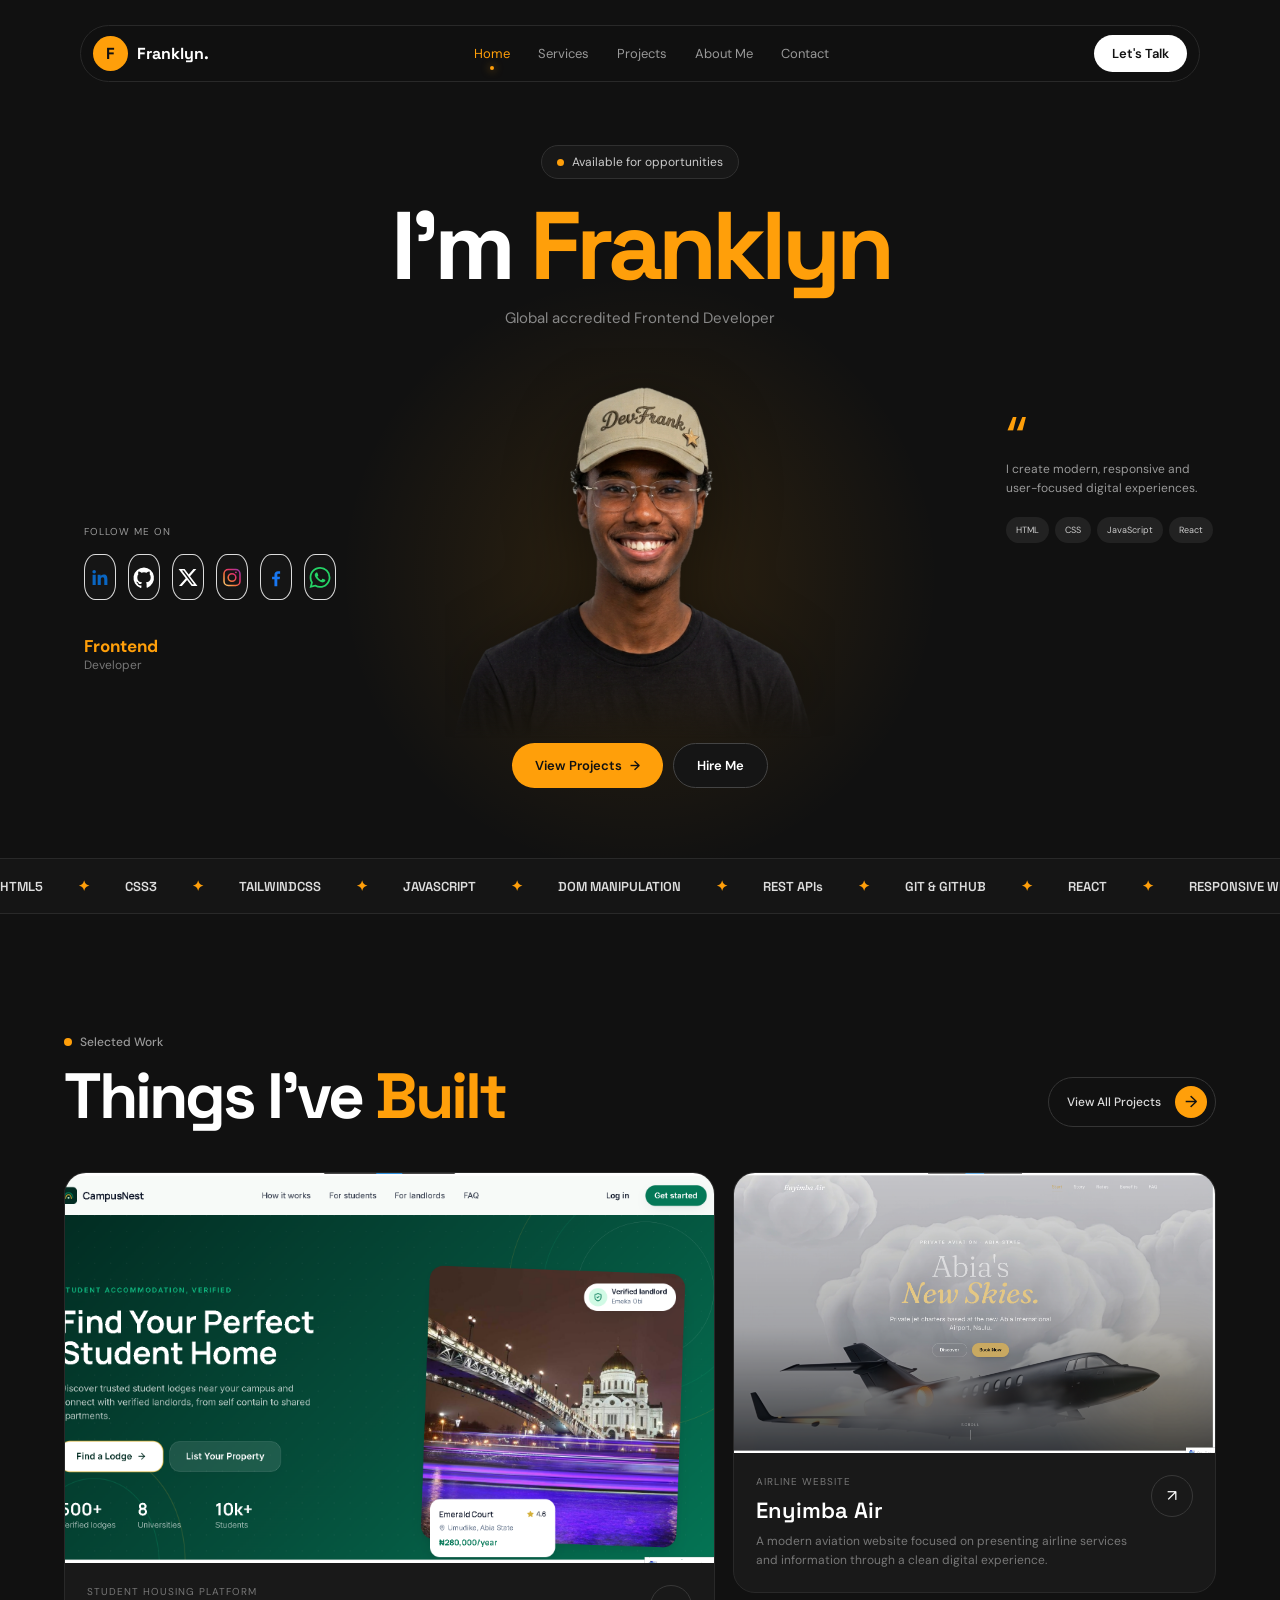
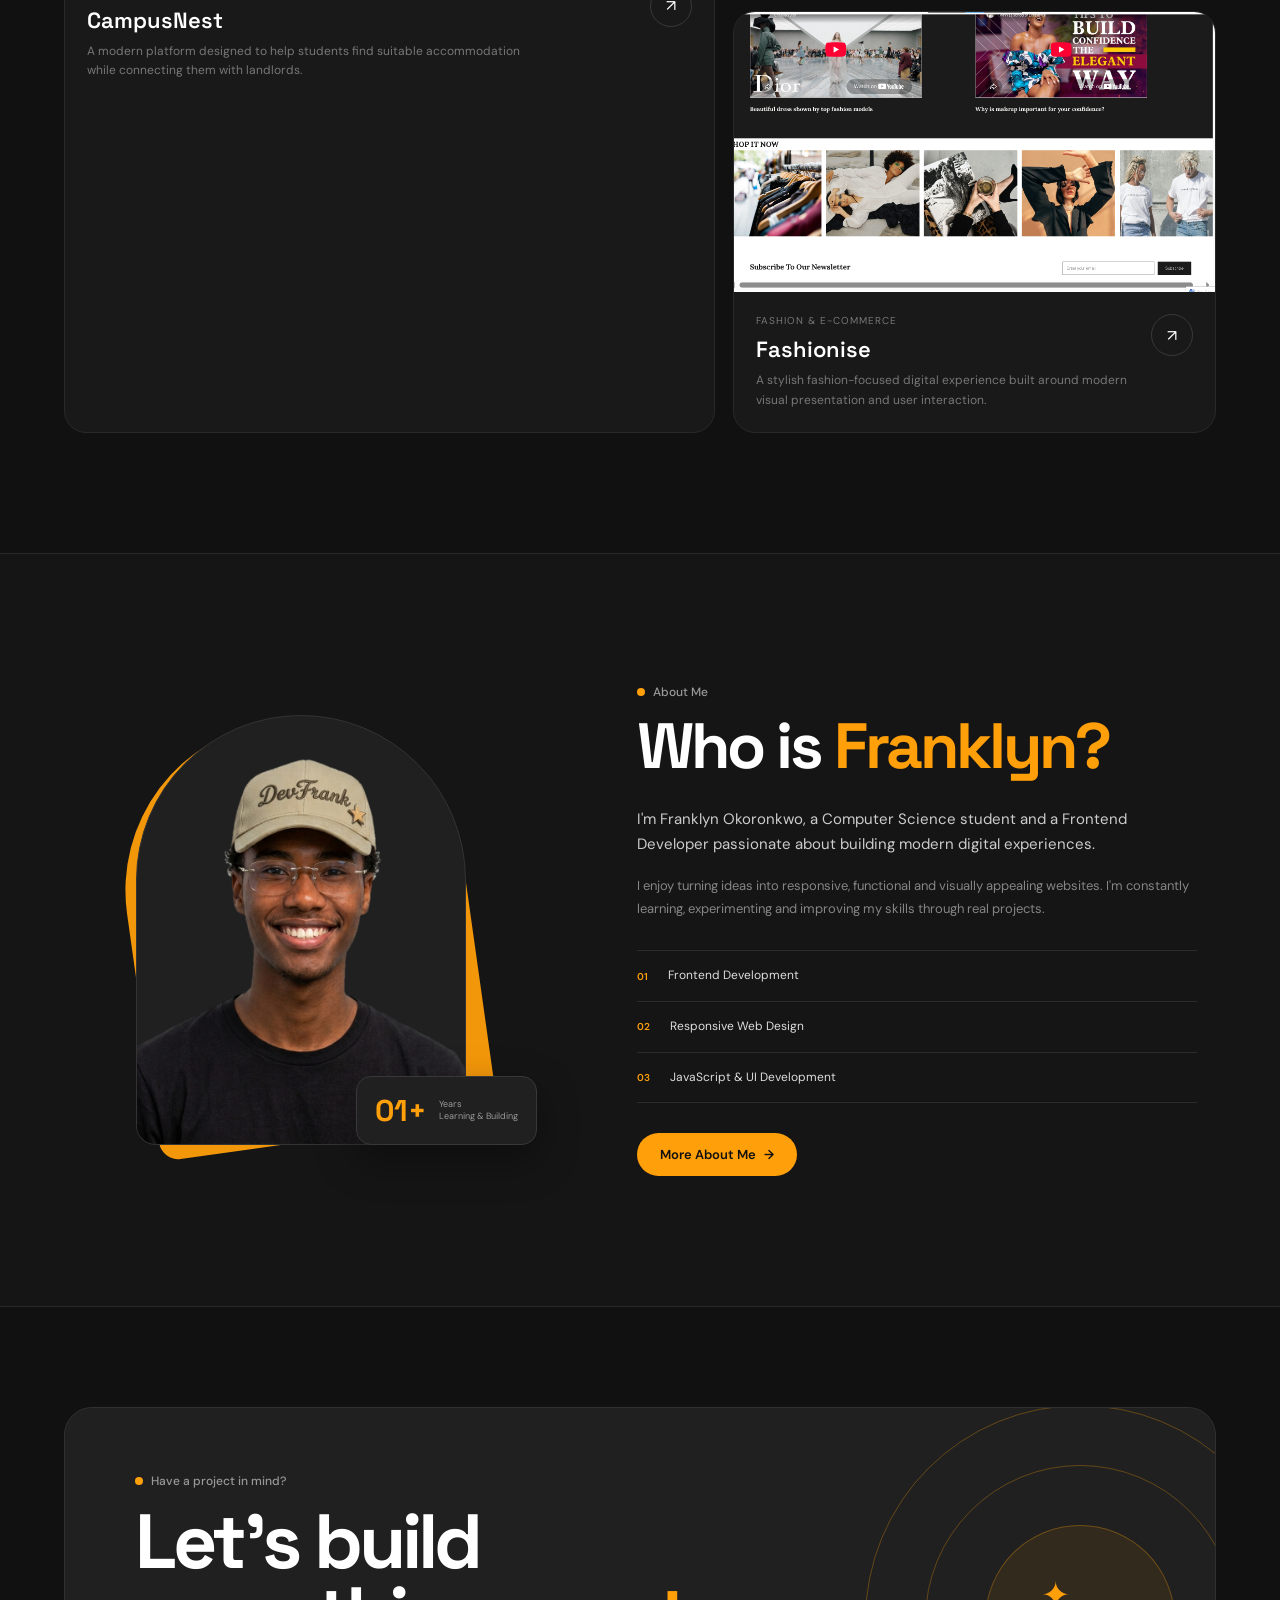
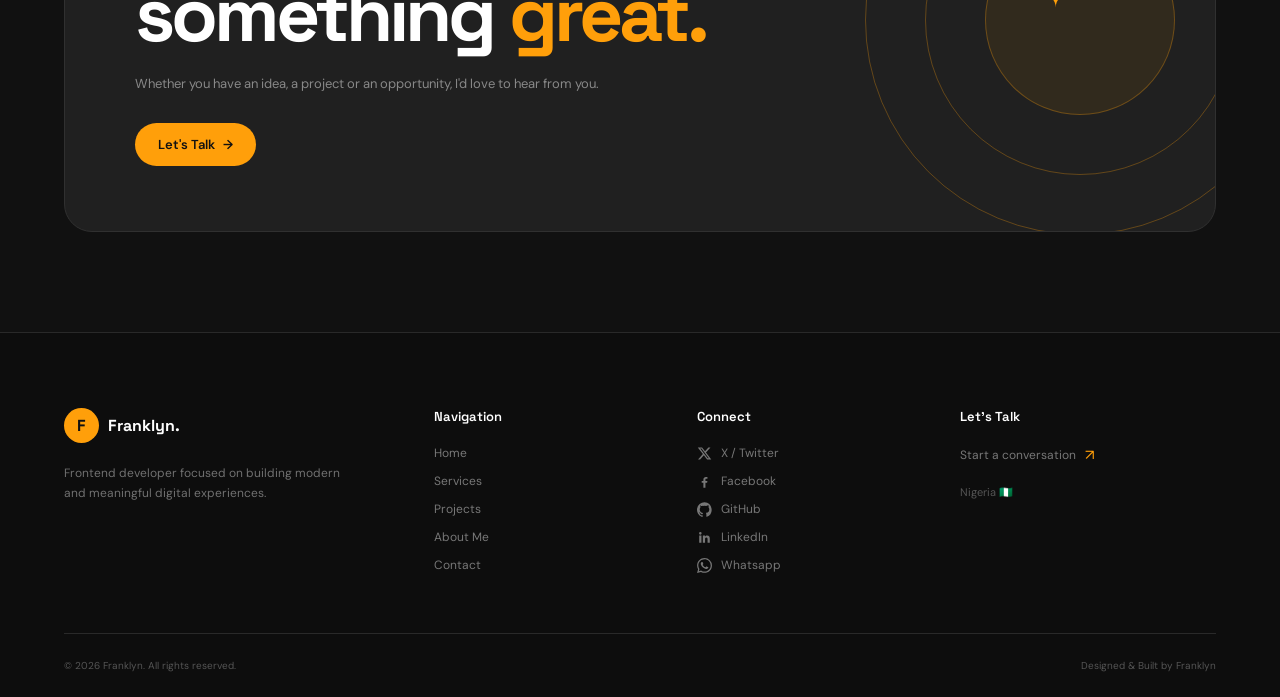
==== commit a9c8796f: "Fix footer and Hero section socials" ====
--- a/index.html
+++ b/index.html
@@ -5,7 +5,53 @@
     <meta charset="UTF-8">
     <meta name="viewport" content="width=device-width, initial-scale=1.0">
 
-    <title>Franklyn — Frontend Developer</title>
+    <!-- Primary SEO -->
+    <title>Okoronkwo Franklyn Uchenna | Frontend Developer</title>
+
+    <meta name="google-site-verification" content="-jpf8vhTTOJI-GDzrRyPByF5zJIceqdBORR2F7Zlobw" />
+
+    <meta name="description"
+        content="Okoronkwo Franklyn Uchenna is a Frontend Developer and Computer Science student building modern, responsive and user-focused digital experiences.">
+
+    <meta name="keywords"
+        content="Okoronkwo Franklyn Uchenna, Franklyn Okoronkwo, Franklyn, Frontend Developer, Web Developer, Nigeria, HTML, CSS, JavaScript, React">
+
+    <meta name="author" content="Okoronkwo Franklyn Uchenna">
+    <meta name="robots" content="index, follow">
+
+    <!-- Canonical URL -->
+    <link rel="canonical" href="https://devfranklyn.netlify.app/">
+
+    <!-- Open Graph / Social Sharing -->
+    <meta property="og:type" content="website">
+    <meta property="og:title" content="Okoronkwo Franklyn Uchenna | Frontend Developer">
+    <meta property="og:description"
+        content="Portfolio of Okoronkwo Franklyn Uchenna — Frontend Developer and Computer Science student.">
+    <meta property="og:url" content="https://devfranklyn.netlify.app/">
+    <meta property="og:site_name" content="Okoronkwo Franklyn Uchenna">
+    <meta property="og:image" content="https://devfranklyn.netlify.app/Assets/Hero-image.png">
+
+    <!-- Person Structured Data -->
+    <script type="application/ld+json">
+    {
+        "@context": "https://schema.org",
+        "@type": "Person",
+        "name": "Okoronkwo Franklyn Uchenna",
+        "givenName": "Franklyn",
+        "familyName": "Okoronkwo",
+        "jobTitle": "Frontend Developer",
+        "url": "https://devfranklyn.netlify.app/",
+        "image": "https://devfranklyn.netlify.app/Assets/Hero-image.png",
+        "sameAs": [
+            "https://www.linkedin.com/in/franklyn-okoronkwo-59427742/",
+            "https://github.com/Okoronkwo-Franklyn",
+            "https://x.com/DevFranklynng",
+            "https://www.instagram.com/devfranklynng/",
+            "https://www.facebook.com/devfrankio",
+            "https://www.tiktok.com/@justdoit10091"
+        ]
+    }
+    </script>
 
     <link rel="preconnect" href="https://fonts.googleapis.com">
     <link rel="preconnect" href="https://fonts.gstatic.com" crossorigin>
@@ -30,7 +76,7 @@
             </a>
 
             <nav class="nav-links" id="navLinks">
-                <a href="index.html">Home</a>
+                <a href="index.html" class="active">Home</a>
                 <a href="services.html">Services</a>
                 <a href="projects.html">Projects</a>
                 <a href="about.html">About Me</a>
@@ -41,7 +87,8 @@
                 Let's Talk
             </a>
 
-            <button type="button" class="menu-toggle" id="menuToggle" aria-label="Toggle navigation" aria-expanded="false">
+            <button type="button" class="menu-toggle" id="menuToggle" aria-label="Toggle navigation"
+                aria-expanded="false">
                 <span></span>
                 <span></span>
             </button>
@@ -91,7 +138,8 @@
                         <div class="socials">
 
                             <!-- LinkedIn -->
-                            <a href="https://www.linkedin.com/in/franklyn-okoronkwo-59427742b?utm_source=share_via&utm_content=profile&utm_medium=member_android" class="social linkedin" aria-label="LinkedIn">
+                            <a href="https://www.linkedin.com/in/franklyn-okoronkwo-59427742b?utm_source=share_via&utm_content=profile&utm_medium=member_android"
+                                class="social linkedin" aria-label="LinkedIn">
                                 <svg viewBox="0 0 24 24" aria-hidden="true">
                                     <path
                                         d="M20.45 20.45h-3.56v-5.58c0-1.33-.03-3.04-1.85-3.04-1.85 0-2.14 1.45-2.14 2.94v5.68H9.34V8.99h3.42v1.56h.05c.48-.9 1.64-1.85 3.37-1.85 3.61 0 4.27 2.38 4.27 5.48v6.27zM5.32 7.43a2.06 2.06 0 1 1 0-4.12 2.06 2.06 0 0 1 0 4.12zM3.54 20.45H7.1V8.99H3.54v11.46z" />
@@ -109,7 +157,7 @@
 
 
                             <!-- X -->
-                            <a href="https://x.com/FranklynOkoron2" class="social x-social" aria-label="X">
+                            <a href="https://x.com/DevFranklynng2" class="social x-social" aria-label="X">
                                 <svg viewBox="0 0 24 24" aria-hidden="true">
                                     <path
                                         d="M18.244 2.25h3.308l-7.227 8.26 8.502 11.24H16.17l-5.214-6.817-5.964 6.817H1.68l7.73-8.835L1.254 2.25H8.08l4.713 6.231 5.45-6.231zm-1.161 17.52h1.833L7.084 4.126H5.117L17.083 19.77z" />
@@ -118,7 +166,8 @@
 
 
                             <!-- Instagram -->
-                            <a href="https://www.instagram.com/devfranklynng?igsh=d3I5OTd1eG1vcTlo" class="social instagram" aria-label="Instagram">
+                            <a href="https://www.instagram.com/devfranklynng?igsh=d3I5OTd1eG1vcTlo"
+                                class="social instagram" aria-label="Instagram">
                                 <svg viewBox="0 0 24 24" aria-hidden="true">
                                     <defs>
                                         <linearGradient id="instagramGradient" x1="0%" y1="100%" x2="100%" y2="0%">
@@ -144,9 +193,14 @@
                             </a>
 
                             <!-- Whatsapp -->
-                             <a href="https://wa.me/2347053862901?text=Hi%20Franklyn" target="_blank" class="social whatsapp" aria-label="Whatsapp">
-                                <svg role="img" viewBox="0 0 24 24" xmlns="http://www.w3.org/2000/svg"><title>WhatsApp</title><path d="M17.472 14.382c-.297-.149-1.758-.867-2.03-.967-.273-.099-.471-.148-.67.15-.197.297-.767.966-.94 1.164-.173.199-.347.223-.644.075-.297-.15-1.255-.463-2.39-1.475-.883-.788-1.48-1.761-1.653-2.059-.173-.297-.018-.458.13-.606.134-.133.298-.347.446-.52.149-.174.198-.298.298-.497.099-.198.05-.371-.025-.52-.075-.149-.669-1.612-.916-2.207-.242-.579-.487-.5-.669-.51-.173-.008-.371-.01-.57-.01-.198 0-.52.074-.792.372-.272.297-1.04 1.016-1.04 2.479 0 1.462 1.065 2.875 1.213 3.074.149.198 2.096 3.2 5.077 4.487.709.306 1.262.489 1.694.625.712.227 1.36.195 1.871.118.571-.085 1.758-.719 2.006-1.413.248-.694.248-1.289.173-1.413-.074-.124-.272-.198-.57-.347m-5.421 7.403h-.004a9.87 9.87 0 01-5.031-1.378l-.361-.214-3.741.982.998-3.648-.235-.374a9.86 9.86 0 01-1.51-5.26c.001-5.45 4.436-9.884 9.888-9.884 2.64 0 5.122 1.03 6.988 2.898a9.825 9.825 0 012.893 6.994c-.003 5.45-4.437 9.884-9.885 9.884m8.413-18.297A11.815 11.815 0 0012.05 0C5.495 0 .16 5.335.157 11.892c0 2.096.547 4.142 1.588 5.945L.057 24l6.305-1.654a11.882 11.882 0 005.683 1.448h.005c6.554 0 11.89-5.335 11.893-11.893a11.821 11.821 0 00-3.48-8.413Z"/></svg>
-                             </a>
+                            <a href="https://wa.me/2347053862901?text=Hi%20Franklyn" target="_blank"
+                                class="social whatsapp" aria-label="Whatsapp">
+                                <svg role="img" viewBox="0 0 24 24" xmlns="http://www.w3.org/2000/svg">
+                                    <title>WhatsApp</title>
+                                    <path
+                                        d="M17.472 14.382c-.297-.149-1.758-.867-2.03-.967-.273-.099-.471-.148-.67.15-.197.297-.767.966-.94 1.164-.173.199-.347.223-.644.075-.297-.15-1.255-.463-2.39-1.475-.883-.788-1.48-1.761-1.653-2.059-.173-.297-.018-.458.13-.606.134-.133.298-.347.446-.52.149-.174.198-.298.298-.497.099-.198.05-.371-.025-.52-.075-.149-.669-1.612-.916-2.207-.242-.579-.487-.5-.669-.51-.173-.008-.371-.01-.57-.01-.198 0-.52.074-.792.372-.272.297-1.04 1.016-1.04 2.479 0 1.462 1.065 2.875 1.213 3.074.149.198 2.096 3.2 5.077 4.487.709.306 1.262.489 1.694.625.712.227 1.36.195 1.871.118.571-.085 1.758-.719 2.006-1.413.248-.694.248-1.289.173-1.413-.074-.124-.272-.198-.57-.347m-5.421 7.403h-.004a9.87 9.87 0 01-5.031-1.378l-.361-.214-3.741.982.998-3.648-.235-.374a9.86 9.86 0 01-1.51-5.26c.001-5.45 4.436-9.884 9.888-9.884 2.64 0 5.122 1.03 6.988 2.898a9.825 9.825 0 012.893 6.994c-.003 5.45-4.437 9.884-9.885 9.884m8.413-18.297A11.815 11.815 0 0012.05 0C5.495 0 .16 5.335.157 11.892c0 2.096.547 4.142 1.588 5.945L.057 24l6.305-1.654a11.882 11.882 0 005.683 1.448h.005c6.554 0 11.89-5.335 11.893-11.893a11.821 11.821 0 00-3.48-8.413Z" />
+                                </svg>
+                            </a>
 
                         </div>
 
@@ -685,21 +739,49 @@
                         Connect
                     </h4>
 
-                    <a href="https://x.com/FranklynOkoron2" target="_blank" rel="noopener noreferrer">
+                    <a href="https://x.com/FranklynOkoron2" target="_blank" rel="noopener noreferrer"
+                        aria-label="X (Twitter)">
+                        <svg class="footer-social-icon" viewBox="0 0 24 24" aria-hidden="true">
+                            <path
+                                d="M18.244 2.25h3.308l-7.227 8.26 8.502 11.24H16.17l-5.214-6.817-5.964 6.817H1.68l7.73-8.835L1.254 2.25H8.08l4.713 6.231 5.45-6.231zm-1.161 17.52h1.833L7.084 4.126H5.117L17.083 19.77z" />
+                        </svg>
                         X / Twitter
                     </a>
 
-                    <a href="https://www.facebook.com/devfrankio" target="_blank" rel="noopener noreferrer">
+                    <a href="https://www.facebook.com/devfrankio" target="_blank" rel="noopener noreferrer"
+                        aria-label="Facebook">
+                        <svg class="footer-social-icon" viewBox="0 0 24 24" aria-hidden="true">
+                            <path
+                                d="M13.5 22v-8h2.7l.4-3h-3.1V9.1c0-.87.24-1.46 1.5-1.46h1.7V4.96c-.29-.04-1.28-.13-2.43-.13-2.4 0-4.05 1.47-4.05 4.18V11H7.5v3h2.72v8h3.28z" />
+                        </svg>
                         Facebook
                     </a>
 
-                    <a href="#">
+                    <a href="https://github.com/Okoronkwo-Franklyn" target="_blank" rel="noopener noreferrer"
+                        aria-label="GitHub">
+                        <svg class="footer-social-icon" viewBox="0 0 24 24" aria-hidden="true">
+                            <path
+                                d="M12 .5a12 12 0 0 0-3.79 23.39c.6.11.82-.26.82-.58v-2.25c-3.34.73-4.04-1.61-4.04-1.61-.55-1.39-1.34-1.76-1.34-1.76-1.09-.75.08-.74.08-.74 1.2.09 1.83 1.23 1.83 1.23 1.07 1.83 2.81 1.3 3.5.99.11-.77.42-1.3.76-1.6-2.67-.3-5.47-1.34-5.47-5.93 0-1.31.47-2.38 1.23-3.22-.12-.3-.53-1.52.12-3.18 0 0 1-.32 3.3 1.23a11.5 11.5 0 0 1 6 0c2.3-1.55 3.3-1.23 3.3-1.23.65 1.66.24 2.88.12 3.18.76.84 1.23 1.91 1.23 3.22 0 4.6-2.8 5.62-5.48 5.92.43.37.81 1.1.81 2.22v3.29c0 .32.22.69.83.57A12 12 0 0 0 12 .5z" />
+                        </svg>
                         GitHub
                     </a>
 
-                    <a href="#">
+                    <a href="https://www.linkedin.com/in/franklyn-okoronkwo-59427742b?utm_source=share_via&utm_content=profile&utm_medium=member_android"
+                        target="_blank" rel="noopener noreferrer" aria-label="LinkedIn">
+                        <svg class="footer-social-icon" viewBox="0 0 24 24" aria-hidden="true">
+                            <path
+                                d="M20.45 20.45h-3.56v-5.58c0-1.33-.03-3.04-1.85-3.04-1.85 0-2.14 1.45-2.14 2.94v5.68H9.34V8.99h3.42v1.56h.05c.48-.9 1.64-1.85 3.37-1.85 3.61 0 4.27 2.38 4.27 5.48v6.27zM5.32 7.43a2.06 2.06 0 1 1 0-4.12 2.06 2.06 0 0 1 0 4.12zM3.54 20.45H7.1V8.99H3.54v11.46z" />
+                        </svg>
                         LinkedIn
                     </a>
+
+                    <a href="https://wa.me/2347053862901?text=Hi%20Franklyn" target="_blank" rel="noopener noreferrer"
+                        aria-label="Whatsapp">
+                        <svg class="footer-social-icon" role="img" viewBox="0 0 24 24" aria-hidden="true">
+                            <path
+                                d="M17.472 14.382c-.297-.149-1.758-.867-2.03-.967-.273-.099-.471-.148-.67.15-.197.297-.767.966-.94 1.164-.173.199-.347.223-.644.075-.297-.15-1.255-.463-2.39-1.475-.883-.788-1.48-1.761-1.653-2.059-.173-.297-.018-.458.13-.606.134-.133.298-.347.446-.52.149-.174.198-.298.298-.497.099-.198.05-.371-.025-.52-.075-.149-.669-1.612-.916-2.207-.242-.579-.487-.5-.669-.51-.173-.008-.371-.01-.57-.01-.198 0-.52.074-.792.372-.272.297-1.04 1.016-1.04 2.479 0 1.462 1.065 2.875 1.213 3.074.149.198 2.096 3.2 5.077 4.487.709.306 1.262.489 1.694.625.712.227 1.36.195 1.871.118.571-.085 1.758-.719 2.006-1.413.248-.694.248-1.289.173-1.413-.074-.124-.272-.198-.57-.347m-5.421 7.403h-.004a9.87 9.87 0 01-5.031-1.378l-.361-.214-3.741.982.998-3.648-.235-.374a9.86 9.86 0 01-1.51-5.26c.001-5.45 4.436-9.884 9.888-9.884 2.64 0 5.122 1.03 6.988 2.898a9.825 9.825 0 012.893 6.994c-.003 5.45-4.437 9.884-9.885 9.884m8.413-18.297A11.815 11.815 0 0012.05 0C5.495 0 .16 5.335.157 11.892c0 2.096.547 4.142 1.588 5.945L.057 24l6.305-1.654a11.882 11.882 0 005.683 1.448h.005c6.554 0 11.89-5.335 11.893-11.893a11.821 11.821 0 00-3.48-8.413Z" />
+                        </svg>
+                        Whatsapp</a>
 
                 </div>
 
--- a/CSS/style.css
+++ b/CSS/style.css
@@ -153,6 +153,32 @@
 
 .nav-links a:hover {
   color: var(--orange);
+}
+
+/* ACTIVE NAV LINK */
+
+.nav-links a.active {
+  position: relative;
+
+  color: var(--orange);
+}
+
+.nav-links a.active::after {
+  content: '';
+
+  position: absolute;
+  left: 50%;
+  bottom: -8px;
+  transform: translateX(-50%);
+
+  width: 4px;
+  height: 4px;
+
+  border-radius: 50%;
+
+  background: var(--orange);
+
+  box-shadow: 0 0 8px rgba(255, 159, 10, 0.75);
 }
 
 /* TALK BUTTON */
@@ -639,16 +665,38 @@
     letter-spacing: -3px;
   }
 
+  .hero-main {
+    flex-direction: column;
+    gap: 18px;
+    min-height: auto;
+  }
+
   .hero-info {
+    position: static;
+    width: auto;
+  }
+
+  .right-info {
     display: none;
+  }
+
+  .left-info {
+    display: contents;
+  }
+
+  .left-info .small-title,
+  .left-info .hero-stat {
+    display: none;
+  }
+
+  .socials {
+    justify-content: center;
+    flex-wrap: wrap;
+    margin-top: 0;
   }
 
   .profile-wrapper {
     width: 330px;
-  }
-
-  .hero-main {
-    min-height: 370px;
   }
 }
 
@@ -667,6 +715,16 @@
 
   .hero-buttons {
     margin-top: 5px;
+  }
+
+  .social {
+    width: 40px;
+    height: 40px;
+  }
+
+  .social svg {
+    width: 26px;
+    height: 18px;
   }
 }
 
@@ -1517,6 +1575,10 @@
 }
 
 .footer-column a {
+  display: inline-flex;
+  align-items: center;
+  gap: 9px;
+
   color: #777777;
 
   font-size: 12px;
@@ -1528,6 +1590,22 @@
   color: #ff9f0a;
 
   transform: translateX(3px);
+}
+
+/* FOOTER SOCIAL ICONS */
+
+.footer-social-icon {
+  width: 15px;
+  height: 15px;
+  flex-shrink: 0;
+
+  fill: currentColor;
+
+  transition: 0.3s ease;
+}
+
+.footer-column a:hover .footer-social-icon {
+  filter: drop-shadow(0 0 6px rgba(255, 159, 10, 0.5));
 }
 
 /* CONTACT LINK */
@@ -1694,6 +1772,17 @@
     background: #242424;
   }
 
+  .nav-links a.active {
+    background: rgba(255, 159, 10, 0.12);
+  }
+
+  .nav-links a.active::after {
+    left: 15px;
+    bottom: auto;
+    top: 50%;
+    transform: translateY(-50%);
+  }
+
   .menu-toggle.active span:first-child {
     transform: translateY(3px) rotate(45deg);
   }
